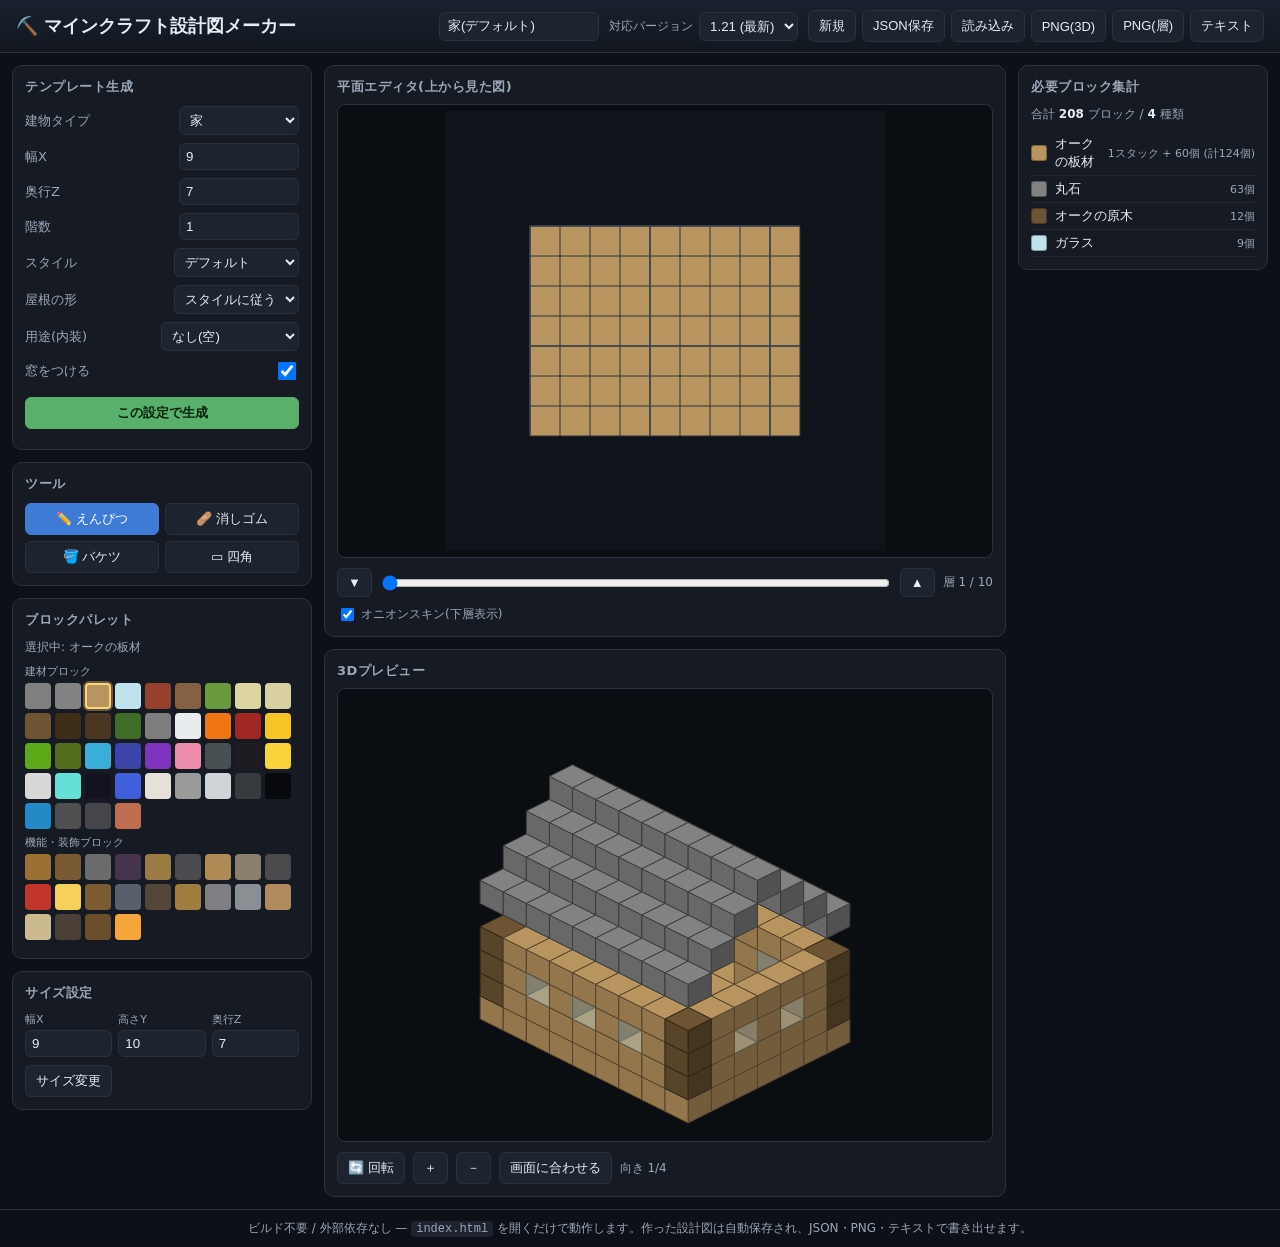
==== index.html @ 2bfe6967 "マインクラフト設計図メーカー(Webアプリ)を追加 ブラウザで開くだけで動く、ビルド不要・外部依存なしのマインクラフト建築設計図 メーカーを新規実装。  主な機能: - 多彩な建物テンプレート(家/ビ" ====
<!DOCTYPE html>
<html lang="ja">
<head>
  <meta charset="utf-8">
  <meta name="viewport" content="width=device-width, initial-scale=1">
  <title>マインクラフト設計図メーカー</title>
  <link rel="stylesheet" href="styles.css">
</head>
<body>
  <header class="topbar">
    <h1>⛏️ マインクラフト設計図メーカー</h1>
    <div class="top-controls">
      <input id="bpName" type="text" placeholder="設計図の名前" title="設計図の名前">
      <label class="ver">対応バージョン
        <select id="verSel" title="使えるブロックを絞り込みます"></select>
      </label>
      <div class="top-btns">
        <button id="btnNew" title="新規作成">新規</button>
        <button id="btnSaveJSON" title="JSONで保存">JSON保存</button>
        <button id="btnLoad" title="JSONを読み込み">読み込み</button>
        <button id="btnPNG3D" title="3DプレビューをPNGで保存">PNG(3D)</button>
        <button id="btnPNGLayers" title="層ごとの平面図をPNGで保存">PNG(層)</button>
        <button id="btnText" title="テキストで書き出し">テキスト</button>
      </div>
      <input id="fileInput" type="file" accept=".json,application/json" hidden>
    </div>
  </header>

  <main class="layout">
    <!-- 左サイドバー -->
    <aside class="sidebar">
      <section class="panel">
        <h2>テンプレート生成</h2>
        <div class="field"><label>建物タイプ</label><select id="typeSel"></select></div>
        <div id="typeFields"></div>
        <button id="btnGen" class="primary">この設定で生成</button>
        <p id="genNote" class="note"></p>
      </section>

      <section class="panel">
        <h2>ツール</h2>
        <div id="tools" class="tool-row">
          <button data-tool="pencil" class="on">✏️ えんぴつ</button>
          <button data-tool="eraser">🩹 消しゴム</button>
          <button data-tool="bucket">🪣 バケツ</button>
          <button data-tool="rect">▭ 四角</button>
        </div>
      </section>

      <section class="panel">
        <h2>ブロックパレット</h2>
        <div id="selBlockName" class="sel-name">選択中: -</div>
        <div id="palette" class="palette"></div>
      </section>

      <section class="panel">
        <h2>サイズ設定</h2>
        <div class="dim-row">
          <label>幅X<input id="dimX" type="number" min="1" max="96" value="9"></label>
          <label>高さY<input id="dimY" type="number" min="1" max="96" value="6"></label>
          <label>奥行Z<input id="dimZ" type="number" min="1" max="96" value="7"></label>
        </div>
        <button id="btnResize">サイズ変更</button>
      </section>
    </aside>

    <!-- 中央 -->
    <div class="center">
      <section class="panel canvas-panel">
        <h2>平面エディタ(上から見た図)</h2>
        <div class="canvas-wrap"><canvas id="editorCanvas" width="440" height="440"></canvas></div>
        <div class="layer-ctrl">
          <button id="layerDown" title="下の層へ">▼</button>
          <input id="layerSlider" type="range" min="0" max="5" value="0">
          <button id="layerUp" title="上の層へ">▲</button>
          <span id="layerLabel">層 1 / 6</span>
          <label class="onion"><input id="onionChk" type="checkbox" checked> オニオンスキン(下層表示)</label>
        </div>
      </section>

      <section class="panel canvas-panel">
        <h2>3Dプレビュー</h2>
        <div class="canvas-wrap"><canvas id="isoCanvas" width="480" height="440"></canvas></div>
        <div class="iso-ctrl">
          <button id="btnRot">🔄 回転</button>
          <button id="btnZoomIn">＋</button>
          <button id="btnZoomOut">－</button>
          <button id="btnFit">画面に合わせる</button>
          <span id="rotLabel">向き 1/4</span>
        </div>
      </section>
    </div>

    <!-- 右サイドバー -->
    <aside class="right">
      <section class="panel">
        <h2>必要ブロック集計</h2>
        <div id="matPanel"></div>
      </section>
    </aside>
  </main>

  <footer class="footer">
    <span>ビルド不要 / 外部依存なし — <code>index.html</code> を開くだけで動作します。作った設計図は自動保存され、JSON・PNG・テキストで書き出せます。</span>
  </footer>

  <script src="js/blocks.js"></script>
  <script src="js/model.js"></script>
  <script src="js/templates.js"></script>
  <script src="js/iso.js"></script>
  <script src="js/editor.js"></script>
  <script src="js/materials.js"></script>
  <script src="js/storage.js"></script>
  <script src="js/app.js"></script>
</body>
</html>
---- styles.css ----
/* マインクラフト設計図メーカー - スタイル(ダークテーマ) */
* { box-sizing: border-box; }
:root {
  --bg: #0d1017;
  --panel: #161b23;
  --panel2: #1d2430;
  --border: #2a323f;
  --text: #e6ecf3;
  --muted: #9aa7b7;
  --accent: #59b06a;
  --accent2: #3d7bd6;
}
html, body { margin: 0; height: 100%; }
body {
  background: var(--bg);
  color: var(--text);
  font-family: "Hiragino Kaku Gothic ProN", "Yu Gothic", Meiryo, system-ui, sans-serif;
  font-size: 14px;
  display: flex; flex-direction: column; min-height: 100vh;
}

/* ヘッダ */
.topbar {
  display: flex; align-items: center; flex-wrap: wrap; gap: 12px;
  padding: 10px 16px; background: linear-gradient(180deg, #1a2230, #12171f);
  border-bottom: 1px solid var(--border);
}
.topbar h1 { font-size: 18px; margin: 0; white-space: nowrap; }
.top-controls { display: flex; align-items: center; gap: 10px; flex-wrap: wrap; margin-left: auto; }
.top-controls input[type=text] {
  background: var(--panel2); border: 1px solid var(--border); color: var(--text);
  padding: 6px 8px; border-radius: 6px; width: 160px;
}
.ver { color: var(--muted); font-size: 12px; display: flex; align-items: center; gap: 6px; }
.top-btns { display: flex; gap: 6px; flex-wrap: wrap; }

button {
  background: var(--panel2); color: var(--text); border: 1px solid var(--border);
  padding: 6px 10px; border-radius: 6px; cursor: pointer; font-size: 13px;
}
button:hover { background: #26303e; }
button.on { background: var(--accent2); border-color: var(--accent2); color: #fff; }
button.primary { background: var(--accent); border-color: var(--accent); color: #08210f; font-weight: 700; width: 100%; margin-top: 6px; }
button.primary:hover { filter: brightness(1.08); }
select, input[type=number] {
  background: var(--panel2); border: 1px solid var(--border); color: var(--text);
  padding: 5px 6px; border-radius: 6px;
}

/* レイアウト */
.layout {
  flex: 1; display: grid;
  grid-template-columns: 300px 1fr 250px;
  gap: 12px; padding: 12px; align-items: start;
}
.sidebar, .right { display: flex; flex-direction: column; gap: 12px; }
.center { display: flex; flex-direction: column; gap: 12px; }

.panel {
  background: var(--panel); border: 1px solid var(--border);
  border-radius: 10px; padding: 12px;
}
.panel h2 { font-size: 13px; margin: 0 0 10px; color: var(--muted); letter-spacing: .04em; }

/* フィールド */
.field { display: flex; align-items: center; justify-content: space-between; gap: 8px; margin-bottom: 8px; }
.field > label { color: var(--muted); font-size: 13px; }
.field > label.inline { flex: 1; }
.field select, .field input { min-width: 120px; }
.field input[type=checkbox] { min-width: auto; width: 18px; height: 18px; }
.note { color: #f0c674; font-size: 12px; margin: 8px 0 0; min-height: 0; }

/* ツール */
.tool-row { display: grid; grid-template-columns: 1fr 1fr; gap: 6px; }

/* パレット */
.sel-name { color: var(--muted); font-size: 12px; margin-bottom: 8px; }
.pal-grp { color: var(--muted); font-size: 11px; margin: 6px 0 4px; }
.pal-row { display: flex; flex-wrap: wrap; gap: 4px; margin-bottom: 6px; }
.sw-btn { width: 26px; height: 26px; padding: 0; border-radius: 4px; border: 2px solid transparent; }
.sw-btn:hover { border-color: #ffffff66; }
.sw-btn.on { border-color: #ffd479; box-shadow: 0 0 0 2px #ffd47955; }

/* サイズ */
.dim-row { display: flex; gap: 6px; margin-bottom: 8px; }
.dim-row label { display: flex; flex-direction: column; font-size: 11px; color: var(--muted); gap: 3px; flex: 1; }
.dim-row input { width: 100%; }

/* キャンバス */
.canvas-panel h2 { margin-bottom: 8px; }
.canvas-wrap { background: #0a0d12; border: 1px solid var(--border); border-radius: 8px; padding: 6px; display: flex; justify-content: center; overflow: auto; }
canvas { max-width: 100%; height: auto; image-rendering: auto; background: transparent; touch-action: none; }
#isoCanvas { cursor: grab; }

.layer-ctrl, .iso-ctrl { display: flex; align-items: center; gap: 8px; margin-top: 10px; flex-wrap: wrap; }
.layer-ctrl input[type=range] { flex: 1; min-width: 120px; }
.layer-ctrl #layerLabel, .iso-ctrl #rotLabel { color: var(--muted); font-size: 12px; white-space: nowrap; }
.onion { display: flex; align-items: center; gap: 4px; color: var(--muted); font-size: 12px; width: 100%; }

/* 集計 */
.mat-head { font-size: 12px; color: var(--muted); margin-bottom: 8px; }
.mat-head b { color: var(--text); }
.mat-empty { color: var(--muted); font-size: 12px; }
.mat-list { list-style: none; margin: 0; padding: 0; max-height: 60vh; overflow-y: auto; }
.mat-list li { display: flex; align-items: center; gap: 8px; padding: 4px 0; border-bottom: 1px solid #ffffff0d; }
.sw { width: 16px; height: 16px; border-radius: 3px; border: 1px solid #00000055; flex: none; }
.mn { flex: 1; font-size: 13px; }
.mc { color: var(--muted); font-size: 11px; white-space: nowrap; }

/* フッタ */
.footer { padding: 10px 16px; color: var(--muted); font-size: 12px; border-top: 1px solid var(--border); text-align: center; }
.footer code { background: var(--panel2); padding: 1px 5px; border-radius: 4px; }

/* レスポンシブ */
@media (max-width: 1000px) {
  .layout { grid-template-columns: 1fr; }
}
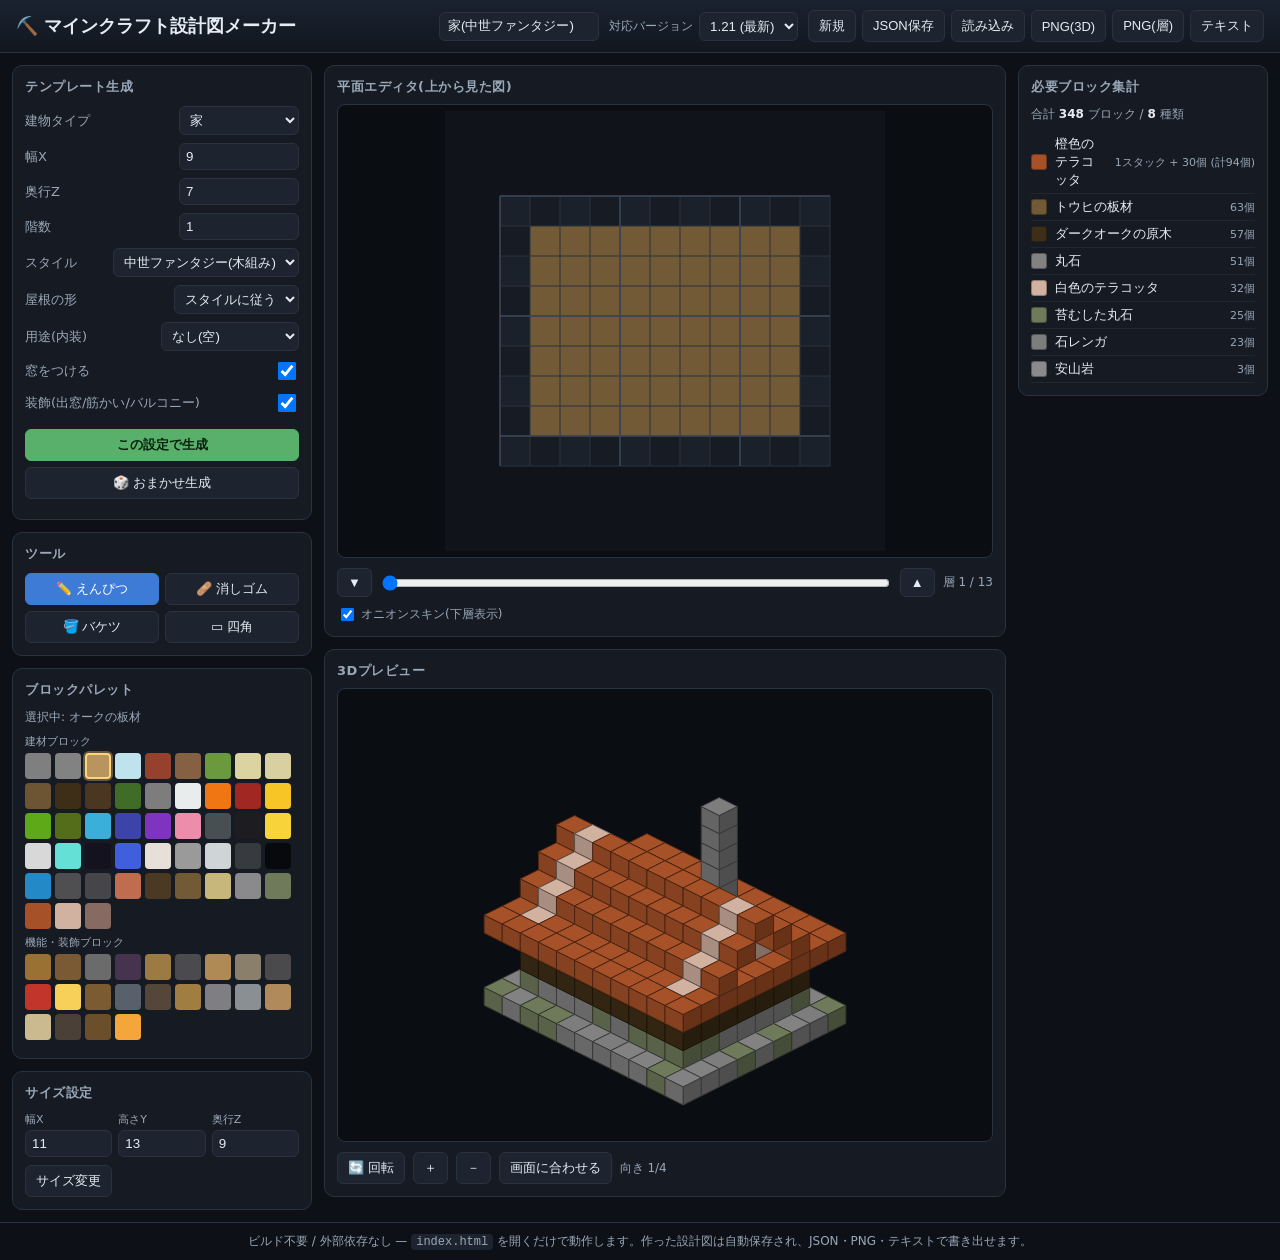
==== commit f9c7f2d3: "質感ミックス(60-30-10)とおまかせ生成を追加 Webの建築テクニック(質感を混ぜる/60-30-10配色/汚れ・風化のグラデーション)を 生成エンジンに反映し、のっぺり感をさらに解消。  - " ====
--- a/index.html
+++ b/index.html
@@ -34,6 +34,7 @@
         <div class="field"><label>建物タイプ</label><select id="typeSel"></select></div>
         <div id="typeFields"></div>
         <button id="btnGen" class="primary">この設定で生成</button>
+        <button id="btnSurprise" title="スタイル・屋根・質感をランダムに変えて生成">🎲 おまかせ生成</button>
         <p id="genNote" class="note"></p>
       </section>
 
--- a/styles.css
+++ b/styles.css
@@ -42,6 +42,7 @@
 button.on { background: var(--accent2); border-color: var(--accent2); color: #fff; }
 button.primary { background: var(--accent); border-color: var(--accent); color: #08210f; font-weight: 700; width: 100%; margin-top: 6px; }
 button.primary:hover { filter: brightness(1.08); }
+#btnSurprise { width: 100%; margin-top: 6px; }
 select, input[type=number] {
   background: var(--panel2); border: 1px solid var(--border); color: var(--text);
   padding: 5px 6px; border-radius: 6px;
